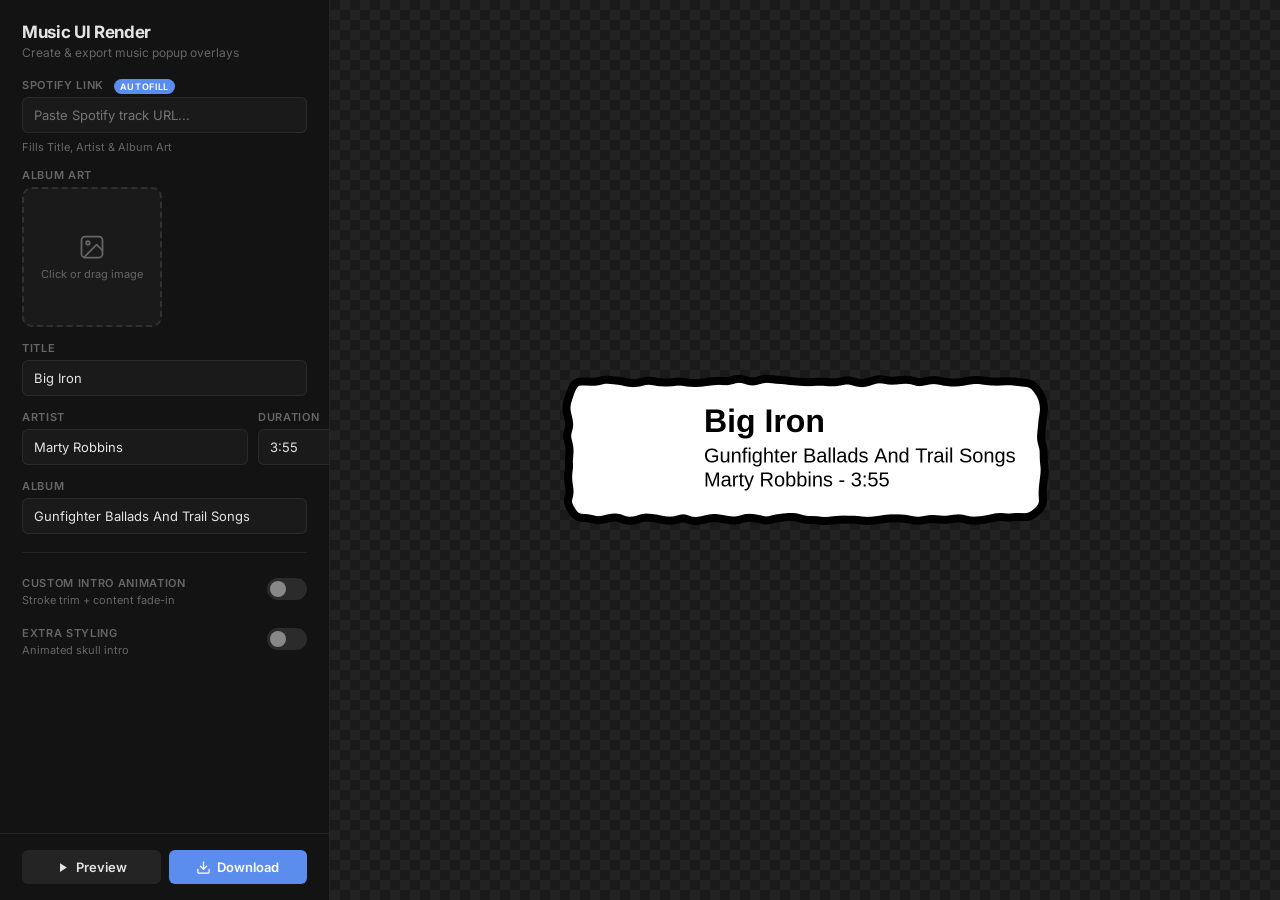
==== index.html @ d1c3d20e "fix: add cache buster to app.js to ensure clients get the latest export scaling update" ====
<!DOCTYPE html>
<html lang="en">

<head>
  <meta charset="UTF-8">
  <meta name="viewport" content="width=device-width, initial-scale=1.0">
  <title>Music UI Render</title>
  <link rel="preconnect" href="https://fonts.googleapis.com">
  <link rel="preconnect" href="https://fonts.gstatic.com" crossorigin>
  <link href="https://fonts.googleapis.com/css2?family=Inter:wght@400;500;600;700&display=swap" rel="stylesheet">
  <link rel="stylesheet" href="style.css">
</head>

<body>
  <div class="app">
    <!-- Sidebar Controls -->
    <aside class="sidebar">
      <div class="sidebar-header">
        <h1>Music UI Render</h1>
        <p class="subtitle">Create &amp; export music popup overlays</p>
      </div>

      <div class="controls">
        <!-- Spotify Link Autofill -->
        <div class="field">
          <label>Spotify Link <span class="badge">Autofill</span></label>
          <input type="text" id="spotifyInput" placeholder="Paste Spotify track URL...">
          <p class="hint">Fills Title, Artist & Album Art</p>
        </div>

        <!-- Album Art Upload -->
        <div class="field">
          <label>Album Art</label>
          <div class="upload-zone" id="uploadZone">
            <input type="file" id="artUpload" accept="image/*" hidden>
            <div class="upload-placeholder" id="uploadPlaceholder">
              <svg width="28" height="28" viewBox="0 0 24 24" fill="none" stroke="currentColor" stroke-width="1.5"
                stroke-linecap="round" stroke-linejoin="round">
                <rect x="3" y="3" width="18" height="18" rx="3" />
                <circle cx="8.5" cy="8.5" r="1.5" />
                <path d="M21 15l-5-5L5 21" />
              </svg>
              <span>Click or drag image</span>
            </div>
            <img id="uploadPreview" class="upload-preview" hidden>
          </div>
        </div>

        <!-- Title -->
        <div class="field">
          <label>Title</label>
          <input type="text" id="titleInput" value="Big Iron" placeholder="Song title">
        </div>

        <!-- Artist + Duration Row -->
        <div class="field-row">
          <div class="field" style="flex:1">
            <label>Artist</label>
            <input type="text" id="artistInput" value="Marty Robbins" placeholder="Artist name">
          </div>
          <div class="field" style="width:80px">
            <label>Duration</label>
            <input type="text" id="durationInput" value="3:55" placeholder="0:00">
          </div>
        </div>

        <!-- Album -->
        <div class="field">
          <label>Album</label>
          <input type="text" id="albumInput" value="Gunfighter Ballads And Trail Songs" placeholder="Album name">
        </div>

        <hr class="divider">

        <!-- Custom Intro Animation Toggle -->
        <div class="toggle-field">
          <div>
            <label>Custom Intro Animation</label>
            <p class="hint">Stroke trim + content fade-in</p>
          </div>
          <label class="toggle">
            <input type="checkbox" id="animToggle">
            <span class="toggle-track"></span>
          </label>
        </div>

        <!-- Extra Styling Toggle -->
        <div class="toggle-field">
          <div>
            <label>Extra Styling</label>
            <p class="hint">Animated skull intro</p>
          </div>
          <label class="toggle">
            <input type="checkbox" id="extraToggle">
            <span class="toggle-track"></span>
          </label>
        </div>
      </div>

      <!-- Action Buttons -->
      <div class="actions">
        <button id="previewBtn" class="btn btn-secondary">
          <svg width="15" height="15" viewBox="0 0 24 24" fill="currentColor">
            <path d="M8 5v14l11-7z" />
          </svg>
          Preview
        </button>
        <button id="downloadBtn" class="btn btn-primary">
          <svg width="15" height="15" viewBox="0 0 24 24" fill="none" stroke="currentColor" stroke-width="2"
            stroke-linecap="round" stroke-linejoin="round">
            <path d="M21 15v4a2 2 0 01-2 2H5a2 2 0 01-2-2v-4" />
            <polyline points="7 10 12 15 17 10" />
            <line x1="12" y1="15" x2="12" y2="3" />
          </svg>
          Download
        </button>
      </div>
    </aside>

    <!-- Preview Area -->
    <main class="preview-area">
      <canvas id="renderCanvas" width="522" height="178"></canvas>
    </main>
  </div>

  <script src="app.js?v=2"></script>
</body>

</html>
---- style.css ----
*,
*::before,
*::after {
  box-sizing: border-box;
  margin: 0;
  padding: 0;
}

:root {
  --bg: #0a0a0a;
  --surface: #131313;
  --surface-2: #1a1a1a;
  --border: rgba(255, 255, 255, 0.07);
  --border-hover: rgba(255, 255, 255, 0.14);
  --text: #e4e4e4;
  --text-muted: #666;
  --accent: #5b8def;
  --accent-hover: #4a7de0;
  --radius: 10px;
  --radius-sm: 6px;
}

.badge {
  font-size: 9px;
  padding: 2px 6px;
  background: var(--accent);
  color: white;
  border-radius: 12px;
  margin-left: 6px;
  vertical-align: middle;
}

body {
  font-family: 'Inter', -apple-system, system-ui, sans-serif;
  background: var(--bg);
  color: var(--text);
  height: 100vh;
  overflow: hidden;
}

/* ── Layout ── */
.app {
  display: flex;
  height: 100vh;
}

.sidebar {
  width: 330px;
  min-width: 330px;
  background: var(--surface);
  border-right: 1px solid var(--border);
  display: flex;
  flex-direction: column;
}

.sidebar-header {
  padding: 22px 22px 0;
}

.sidebar-header h1 {
  font-size: 17px;
  font-weight: 700;
  letter-spacing: -0.02em;
}

.subtitle {
  font-size: 12px;
  color: var(--text-muted);
  margin-top: 3px;
}

.controls {
  padding: 18px 22px;
  flex: 1;
  display: flex;
  flex-direction: column;
  gap: 14px;
  overflow-y: auto;
}

/* ── Fields ── */
.field {
  display: flex;
  flex-direction: column;
  gap: 5px;
}

.field label,
.toggle-field label {
  font-size: 11px;
  font-weight: 600;
  text-transform: uppercase;
  letter-spacing: 0.06em;
  color: var(--text-muted);
}

.field input[type="text"] {
  background: var(--surface-2);
  border: 1px solid var(--border);
  border-radius: var(--radius-sm);
  padding: 9px 11px;
  font-size: 13px;
  color: var(--text);
  font-family: inherit;
  transition: border-color 0.2s;
}

.field input[type="text"]:focus {
  outline: none;
  border-color: var(--accent);
}

.field-row {
  display: flex;
  gap: 10px;
}

/* ── Upload Zone ── */
.upload-zone {
  width: 100%;
  aspect-ratio: 1;
  max-width: 140px;
  background: var(--surface-2);
  border: 2px dashed rgba(255, 255, 255, 0.1);
  border-radius: var(--radius);
  cursor: pointer;
  display: flex;
  align-items: center;
  justify-content: center;
  overflow: hidden;
  transition: border-color 0.2s, background 0.2s;
  position: relative;
}

.upload-zone:hover,
.upload-zone.drag-over {
  border-color: var(--accent);
  background: rgba(91, 141, 239, 0.05);
}

.upload-placeholder {
  display: flex;
  flex-direction: column;
  align-items: center;
  gap: 6px;
  color: var(--text-muted);
}

.upload-placeholder span {
  font-size: 11px;
}

.upload-preview {
  width: 100%;
  height: 100%;
  object-fit: cover;
  border-radius: 8px;
}

/* ── Divider ── */
.divider {
  border: none;
  border-top: 1px solid var(--border);
  margin: 4px 0;
}

/* ── Toggle ── */
.toggle-field {
  display: flex;
  align-items: center;
  justify-content: space-between;
  gap: 12px;
}

.toggle-field.disabled {
  opacity: 0.4;
  pointer-events: none;
}

.hint {
  font-size: 11px;
  color: var(--text-muted);
  font-weight: 400;
  margin-top: 2px;
  text-transform: none;
  letter-spacing: 0;
}

.toggle {
  position: relative;
  display: inline-block;
  width: 40px;
  height: 22px;
  flex-shrink: 0;
}

.toggle input {
  opacity: 0;
  width: 0;
  height: 0;
}

.toggle-track {
  position: absolute;
  inset: 0;
  background: rgba(255, 255, 255, 0.1);
  border-radius: 11px;
  cursor: pointer;
  transition: background 0.25s;
}

.toggle-track::after {
  content: '';
  position: absolute;
  width: 16px;
  height: 16px;
  left: 3px;
  top: 3px;
  background: #888;
  border-radius: 50%;
  transition: transform 0.25s, background 0.25s;
}

.toggle input:checked+.toggle-track {
  background: var(--accent);
}

.toggle input:checked+.toggle-track::after {
  transform: translateX(18px);
  background: #fff;
}

/* ── Buttons ── */
.actions {
  padding: 16px 22px;
  border-top: 1px solid var(--border);
  display: flex;
  gap: 8px;
}

.btn {
  display: inline-flex;
  align-items: center;
  justify-content: center;
  gap: 6px;
  padding: 9px 16px;
  border: none;
  border-radius: var(--radius-sm);
  font-size: 13px;
  font-weight: 600;
  font-family: inherit;
  cursor: pointer;
  transition: background 0.2s, transform 0.1s;
}

.btn:active {
  transform: scale(0.97);
}

.btn-primary {
  flex: 1;
  background: var(--accent);
  color: #fff;
}

.btn-primary:hover {
  background: var(--accent-hover);
}

.btn-secondary {
  flex: 1;
  background: rgba(255, 255, 255, 0.07);
  color: var(--text);
}

.btn-secondary:hover {
  background: rgba(255, 255, 255, 0.12);
}

.btn-ghost {
  background: transparent;
  color: var(--text-muted);
  padding: 6px 10px;
  font-size: 12px;
}

.btn-ghost:hover {
  color: var(--text);
  background: rgba(255, 255, 255, 0.05);
}

/* ── Preview Area ── */
.preview-area {
  flex: 1;
  display: flex;
  flex-direction: column;
  align-items: center;
  justify-content: center;
  gap: 16px;
  /* Checkerboard transparency pattern */
  background-color: #1a1a1a;
  background-image:
    linear-gradient(45deg, #222 25%, transparent 25%),
    linear-gradient(-45deg, #222 25%, transparent 25%),
    linear-gradient(45deg, transparent 75%, #222 75%),
    linear-gradient(-45deg, transparent 75%, #222 75%);
  background-size: 20px 20px;
  background-position: 0 0, 0 10px, 10px -10px, -10px 0px;
}



#renderCanvas {
  display: block;
  border-radius: var(--radius);
}

.preview-controls {
  display: flex;
  gap: 8px;
}

/* ── Status overlay ── */
.status-overlay {
  position: fixed;
  inset: 0;
  background: rgba(0, 0, 0, 0.7);
  display: flex;
  align-items: center;
  justify-content: center;
  z-index: 100;
  backdrop-filter: blur(4px);
}

.status-box {
  background: var(--surface);
  border: 1px solid var(--border);
  border-radius: var(--radius);
  padding: 28px 36px;
  text-align: center;
}

.status-box p {
  font-size: 14px;
  margin-top: 8px;
}

.spinner {
  width: 28px;
  height: 28px;
  border: 3px solid rgba(255, 255, 255, 0.1);
  border-top-color: var(--accent);
  border-radius: 50%;
  animation: spin 0.7s linear infinite;
  margin: 0 auto;
}

@keyframes spin {
  to {
    transform: rotate(360deg);
  }
}
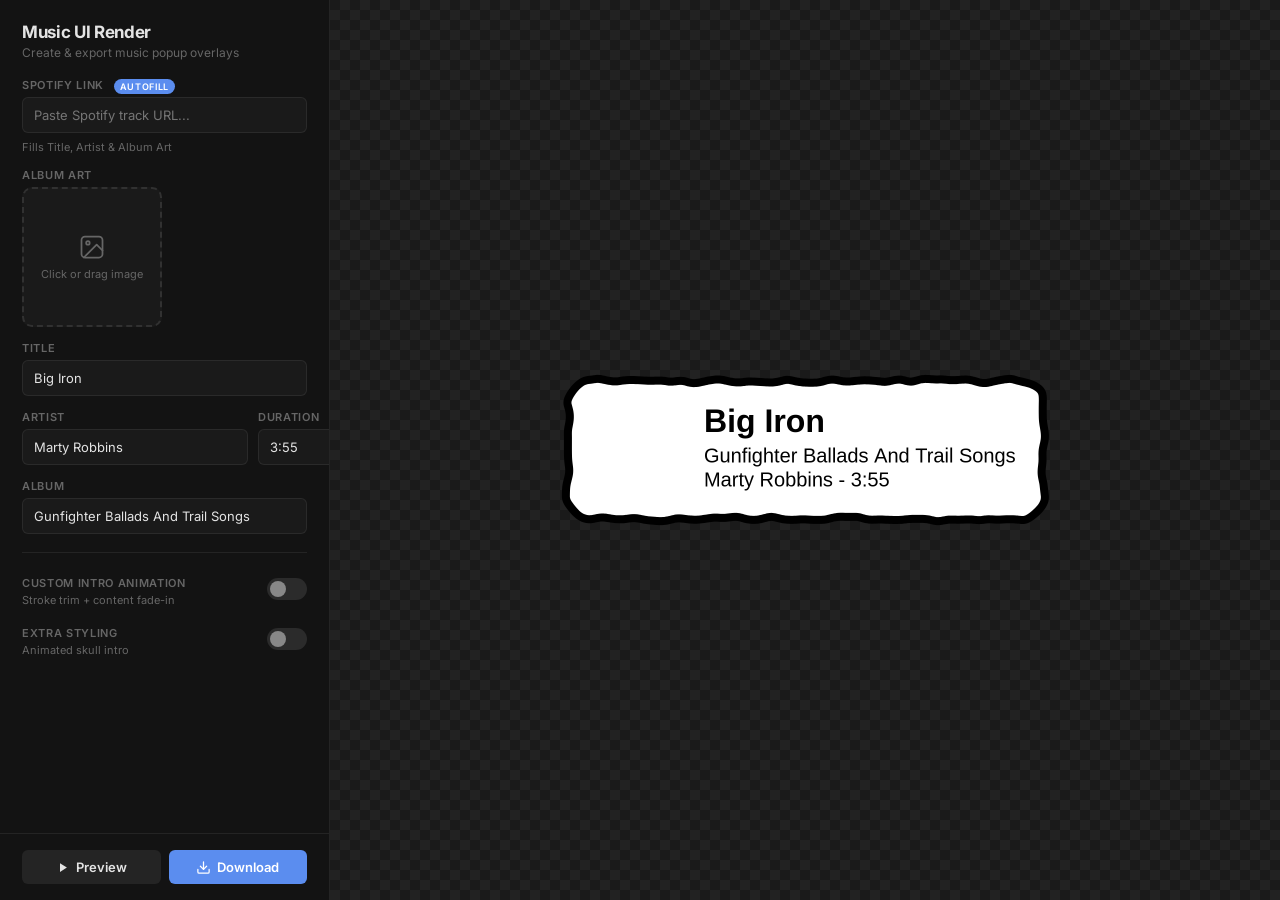
==== commit 4c92a0b0: "perf: reintroduce frame streaming with v3 cache buster" ====
--- a/index.html
+++ b/index.html
@@ -123,7 +123,7 @@
     </main>
   </div>
 
-  <script src="app.js?v=2"></script>
+  <script src="app.js?v=3"></script>
 </body>
 
 </html>
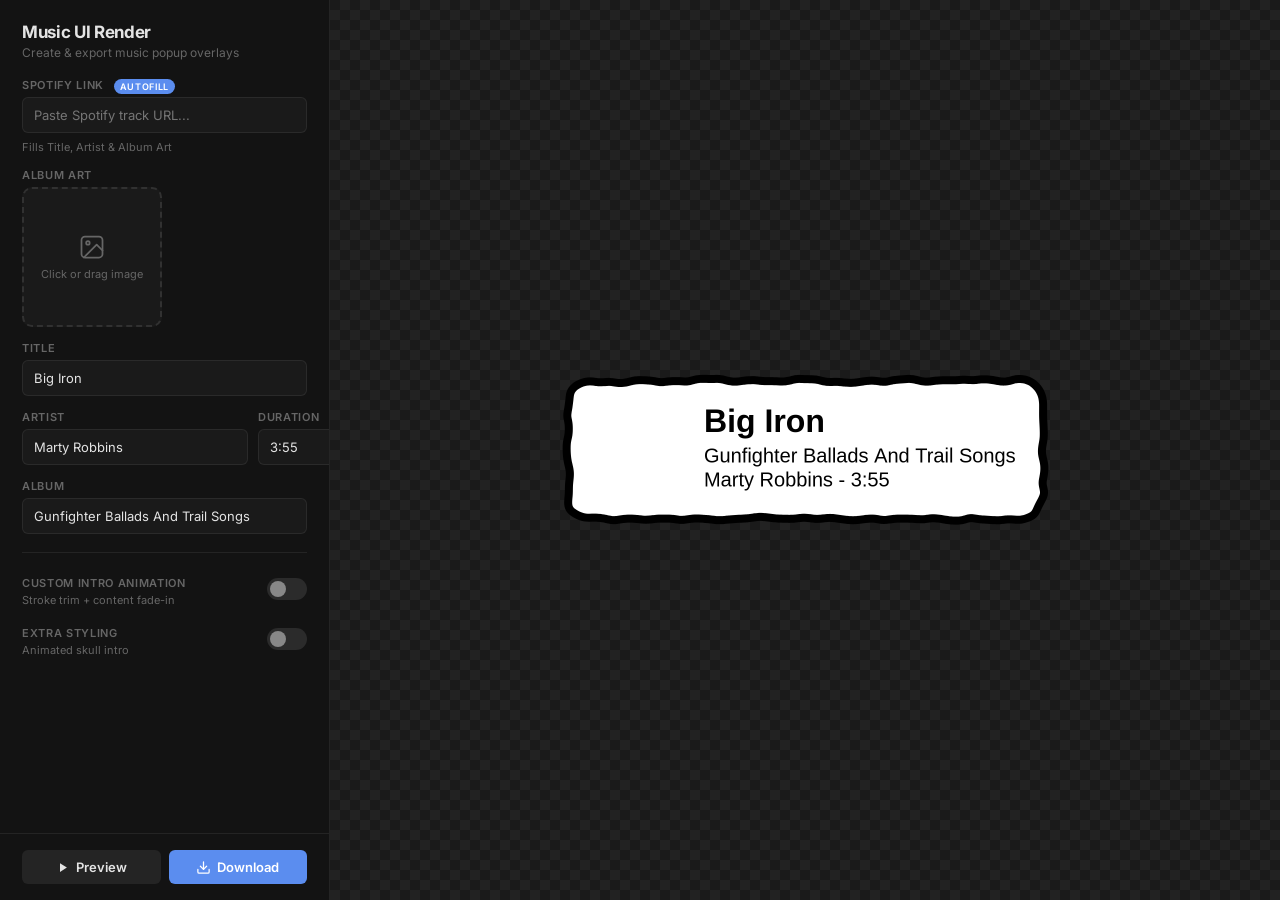
==== commit 5d05f1f9: "Revert "perf: reintroduce frame streaming with v3 cache buster" This reverts commit 4c92a0b0ba3b046c" ====
--- a/index.html
+++ b/index.html
@@ -123,7 +123,7 @@
     </main>
   </div>
 
-  <script src="app.js?v=3"></script>
+  <script src="app.js?v=2"></script>
 </body>
 
 </html>
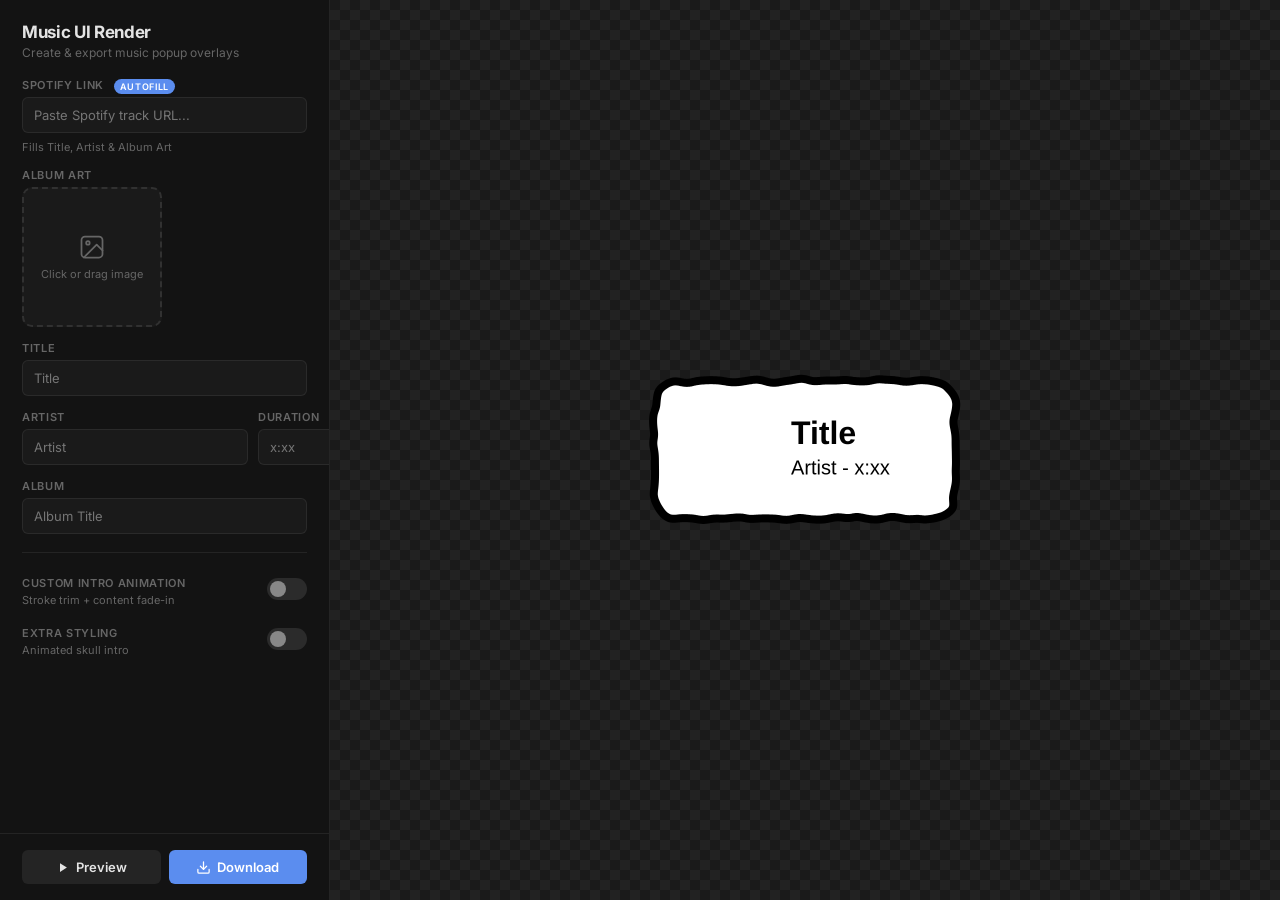
==== commit 26c993bf: "Optimize render speed with WebP and batching, increase duration to 8s, and fix UI input placeholders" ====
--- a/index.html
+++ b/index.html
@@ -49,25 +49,25 @@
         <!-- Title -->
         <div class="field">
           <label>Title</label>
-          <input type="text" id="titleInput" value="Big Iron" placeholder="Song title">
+          <input type="text" id="titleInput" placeholder="Title">
         </div>
 
         <!-- Artist + Duration Row -->
         <div class="field-row">
           <div class="field" style="flex:1">
             <label>Artist</label>
-            <input type="text" id="artistInput" value="Marty Robbins" placeholder="Artist name">
+            <input type="text" id="artistInput" placeholder="Artist">
           </div>
           <div class="field" style="width:80px">
             <label>Duration</label>
-            <input type="text" id="durationInput" value="3:55" placeholder="0:00">
+            <input type="text" id="durationInput" placeholder="x:xx">
           </div>
         </div>
 
         <!-- Album -->
         <div class="field">
           <label>Album</label>
-          <input type="text" id="albumInput" value="Gunfighter Ballads And Trail Songs" placeholder="Album name">
+          <input type="text" id="albumInput" placeholder="Album Title">
         </div>
 
         <hr class="divider">
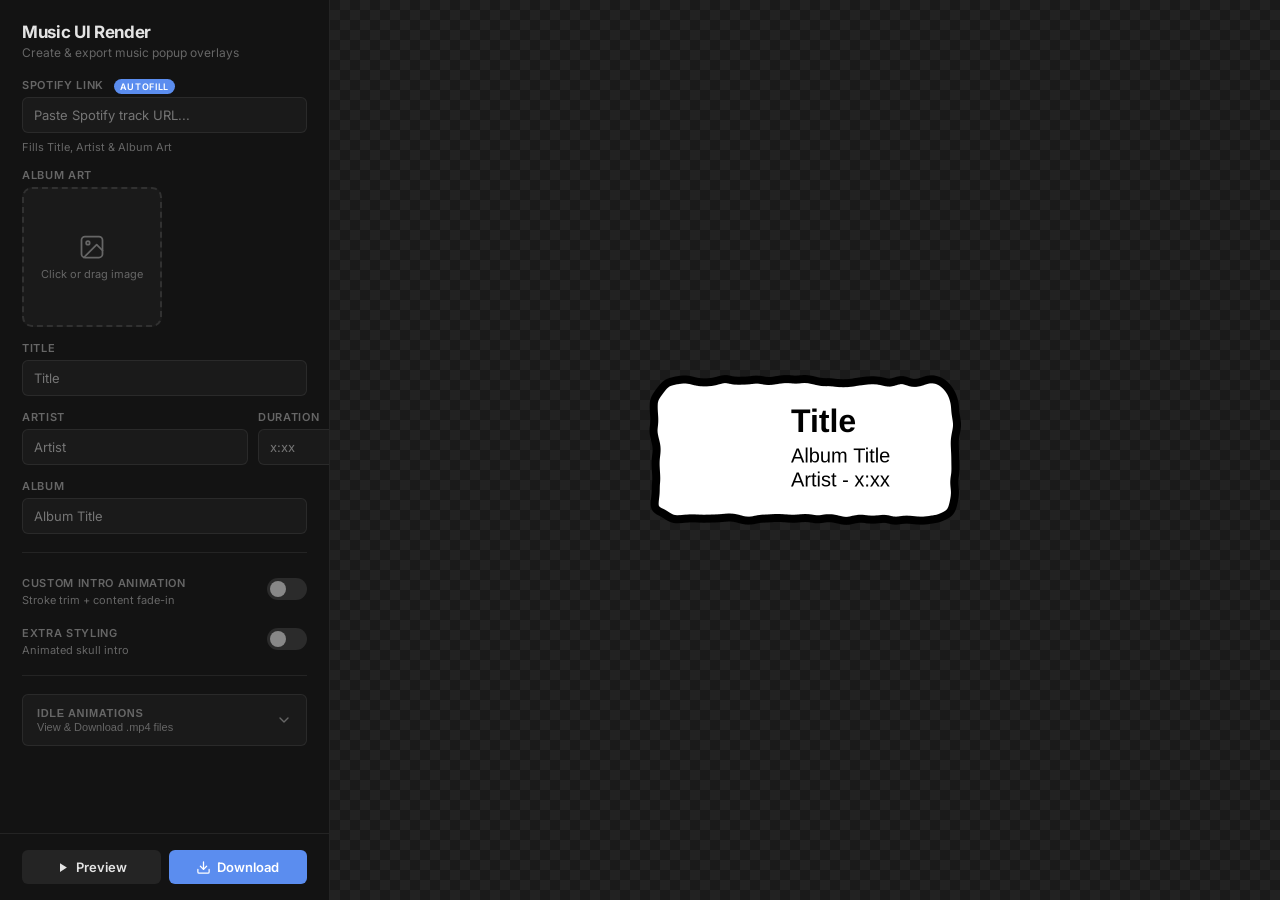
==== commit 600145c9: "Add idle animations tab" ====
--- a/index.html
+++ b/index.html
@@ -95,6 +95,24 @@
             <span class="toggle-track"></span>
           </label>
         </div>
+
+        <hr class="divider">
+
+        <!-- Idle Animations Accordion -->
+        <div class="accordion">
+          <button class="accordion-header" id="idleAnimToggle">
+            <div style="display: flex; flex-direction: column; align-items: flex-start;">
+              <label style="cursor: pointer; font-size: 11px; font-weight: 600; text-transform: uppercase; letter-spacing: 0.06em; color: var(--text-muted);">Idle Animations</label>
+              <p class="hint" style="margin-top: 2px;">View & Download .mp4 files</p>
+            </div>
+            <svg class="chevron" width="16" height="16" viewBox="0 0 24 24" fill="none" stroke="currentColor" stroke-width="2" stroke-linecap="round" stroke-linejoin="round">
+              <polyline points="6 9 12 15 18 9"></polyline>
+            </svg>
+          </button>
+          <div class="accordion-content" id="idleAnimationsContainer">
+            <!-- Dynamically populated rows go here -->
+          </div>
+        </div>
       </div>
 
       <!-- Action Buttons -->
--- a/style.css
+++ b/style.css
@@ -359,4 +359,89 @@
   to {
     transform: rotate(360deg);
   }
+}
+
+/* ── Accordion ── */
+.accordion {
+  border: 1px solid var(--border);
+  border-radius: var(--radius-sm);
+  background: var(--surface-2);
+  overflow: hidden;
+}
+
+.accordion-header {
+  width: 100%;
+  display: flex;
+  justify-content: space-between;
+  align-items: center;
+  padding: 12px 14px;
+  background: transparent;
+  border: none;
+  color: var(--text);
+  cursor: pointer;
+  transition: background 0.2s;
+}
+
+.accordion-header:hover {
+  background: rgba(255, 255, 255, 0.05);
+}
+
+.accordion-header .chevron {
+  transition: transform 0.3s ease;
+  color: var(--text-muted);
+}
+
+.accordion.open .accordion-header .chevron {
+  transform: rotate(180deg);
+}
+
+.accordion-content {
+  max-height: 0;
+  overflow: hidden;
+  transition: max-height 0.3s ease, padding 0.3s ease;
+  background: rgba(0, 0, 0, 0.2);
+}
+
+.accordion.open .accordion-content {
+  max-height: 500px;
+  padding: 12px 14px;
+  border-top: 1px solid var(--border);
+  overflow-y: auto;
+}
+
+/* ── Idle Animation Items ── */
+.idle-anim-item {
+  display: flex;
+  align-items: center;
+  justify-content: space-between;
+  padding: 10px 0;
+  border-bottom: 1px solid rgba(255, 255, 255, 0.05);
+}
+
+.idle-anim-item:last-child {
+  border-bottom: none;
+  padding-bottom: 0;
+}
+
+.idle-anim-item:first-child {
+  padding-top: 0;
+}
+
+.idle-anim-name {
+  font-size: 12px;
+  color: var(--text);
+  white-space: nowrap;
+  overflow: hidden;
+  text-overflow: ellipsis;
+  max-width: 140px;
+}
+
+.idle-anim-actions {
+  display: flex;
+  gap: 6px;
+}
+
+.idle-anim-actions .btn {
+  padding: 6px 10px;
+  font-size: 11px;
 }
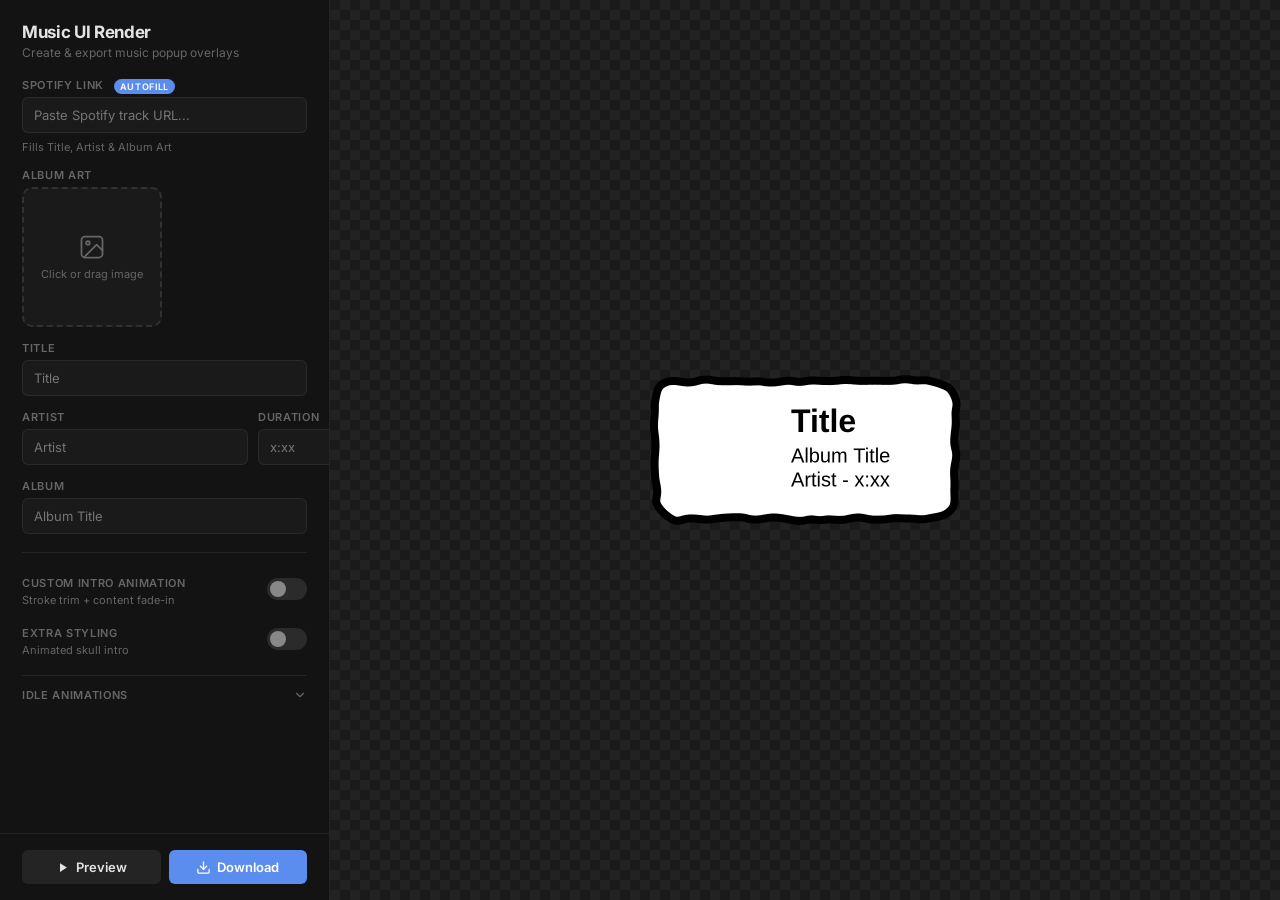
==== commit 365c56df: "Add Idle Animations collapsible sidebar section with play/download support" ====
--- a/index.html
+++ b/index.html
@@ -96,23 +96,22 @@
           </label>
         </div>
 
-        <hr class="divider">
-
-        <!-- Idle Animations Accordion -->
-        <div class="accordion">
-          <button class="accordion-header" id="idleAnimToggle">
-            <div style="display: flex; flex-direction: column; align-items: flex-start;">
-              <label style="cursor: pointer; font-size: 11px; font-weight: 600; text-transform: uppercase; letter-spacing: 0.06em; color: var(--text-muted);">Idle Animations</label>
-              <p class="hint" style="margin-top: 2px;">View & Download .mp4 files</p>
-            </div>
-            <svg class="chevron" width="16" height="16" viewBox="0 0 24 24" fill="none" stroke="currentColor" stroke-width="2" stroke-linecap="round" stroke-linejoin="round">
-              <polyline points="6 9 12 15 18 9"></polyline>
+        <!-- Idle Animations Collapsible -->
+        <div class="collapsible-section" id="idleAnimSection">
+          <button class="collapsible-header" id="idleAnimToggle">
+            <span class="collapsible-label">Idle Animations</span>
+            <svg class="collapsible-chevron" width="14" height="14" viewBox="0 0 24 24" fill="none" stroke="currentColor"
+              stroke-width="2" stroke-linecap="round" stroke-linejoin="round">
+              <polyline points="6 9 12 15 18 9" />
             </svg>
           </button>
-          <div class="accordion-content" id="idleAnimationsContainer">
-            <!-- Dynamically populated rows go here -->
+          <div class="collapsible-body" id="idleAnimBody">
+            <div class="idle-anim-list" id="idleAnimList">
+              <p class="hint" style="padding:8px 0">Loading…</p>
+            </div>
           </div>
         </div>
+
       </div>
 
       <!-- Action Buttons -->
--- a/style.css
+++ b/style.css
@@ -361,87 +361,114 @@
   }
 }
 
-/* ── Accordion ── */
-.accordion {
+/* ── Collapsible Section ── */
+.collapsible-section {
+  border-top: 1px solid var(--border);
+  margin-top: 4px;
+  padding-top: 4px;
+}
+
+.collapsible-header {
+  display: flex;
+  align-items: center;
+  justify-content: space-between;
+  width: 100%;
+  background: none;
+  border: none;
+  color: var(--text-muted);
+  font-family: inherit;
+  font-size: 11px;
+  font-weight: 600;
+  text-transform: uppercase;
+  letter-spacing: 0.06em;
+  padding: 8px 0;
+  cursor: pointer;
+  transition: color 0.2s;
+}
+
+.collapsible-header:hover {
+  color: var(--text);
+}
+
+.collapsible-chevron {
+  transition: transform 0.25s ease;
+}
+
+.collapsible-section.open .collapsible-chevron {
+  transform: rotate(180deg);
+}
+
+.collapsible-body {
+  max-height: 0;
+  overflow: hidden;
+  transition: max-height 0.3s ease;
+}
+
+.collapsible-section.open .collapsible-body {
+  max-height: 600px;
+}
+
+/* ── Idle Animation Items ── */
+.idle-anim-list {
+  display: flex;
+  flex-direction: column;
+  gap: 8px;
+  padding-bottom: 6px;
+}
+
+.idle-anim-item {
+  background: var(--surface-2);
   border: 1px solid var(--border);
   border-radius: var(--radius-sm);
-  background: var(--surface-2);
   overflow: hidden;
 }
 
-.accordion-header {
+.idle-anim-item video {
   width: 100%;
-  display: flex;
+  display: block;
+  border-radius: var(--radius-sm) var(--radius-sm) 0 0;
+  background: #000;
+}
+
+.idle-anim-meta {
+  display: flex;
+  align-items: center;
   justify-content: space-between;
-  align-items: center;
-  padding: 12px 14px;
-  background: transparent;
-  border: none;
-  color: var(--text);
-  cursor: pointer;
-  transition: background 0.2s;
-}
-
-.accordion-header:hover {
-  background: rgba(255, 255, 255, 0.05);
-}
-
-.accordion-header .chevron {
-  transition: transform 0.3s ease;
-  color: var(--text-muted);
-}
-
-.accordion.open .accordion-header .chevron {
-  transform: rotate(180deg);
-}
-
-.accordion-content {
-  max-height: 0;
-  overflow: hidden;
-  transition: max-height 0.3s ease, padding 0.3s ease;
-  background: rgba(0, 0, 0, 0.2);
-}
-
-.accordion.open .accordion-content {
-  max-height: 500px;
-  padding: 12px 14px;
-  border-top: 1px solid var(--border);
-  overflow-y: auto;
-}
-
-/* ── Idle Animation Items ── */
-.idle-anim-item {
-  display: flex;
-  align-items: center;
-  justify-content: space-between;
-  padding: 10px 0;
-  border-bottom: 1px solid rgba(255, 255, 255, 0.05);
-}
-
-.idle-anim-item:last-child {
-  border-bottom: none;
-  padding-bottom: 0;
-}
-
-.idle-anim-item:first-child {
-  padding-top: 0;
+  padding: 6px 10px;
+  gap: 6px;
 }
 
 .idle-anim-name {
-  font-size: 12px;
+  font-size: 11px;
   color: var(--text);
   white-space: nowrap;
   overflow: hidden;
   text-overflow: ellipsis;
-  max-width: 140px;
+  flex: 1;
+  min-width: 0;
 }
 
 .idle-anim-actions {
   display: flex;
-  gap: 6px;
-}
-
-.idle-anim-actions .btn {
-  padding: 6px 10px;
-  font-size: 11px;
+  gap: 4px;
+  flex-shrink: 0;
+}
+
+.idle-anim-actions button {
+  background: rgba(255, 255, 255, 0.07);
+  border: none;
+  color: var(--text-muted);
+  border-radius: 4px;
+  width: 26px;
+  height: 26px;
+  display: flex;
+  align-items: center;
+  justify-content: center;
+  cursor: pointer;
+  transition: background 0.2s, color 0.2s;
+}
+
+.idle-anim-actions button:hover {
+  background: rgba(255, 255, 255, 0.14);
+  color: var(--text);
 }
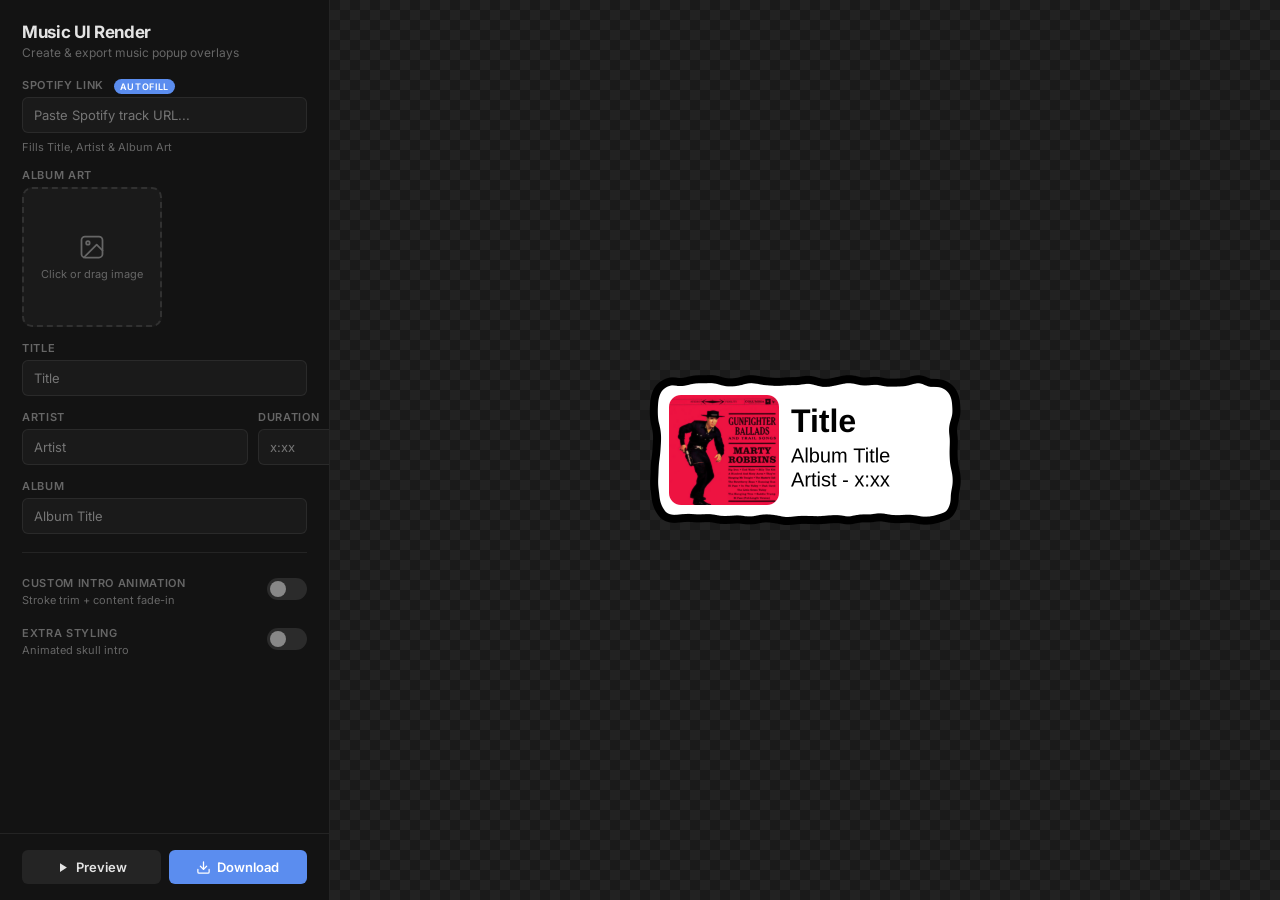
==== commit ff73b199: "Set default album art image on startup" ====
--- a/index.html
+++ b/index.html
@@ -95,23 +95,6 @@
             <span class="toggle-track"></span>
           </label>
         </div>
-
-        <!-- Idle Animations Collapsible -->
-        <div class="collapsible-section" id="idleAnimSection">
-          <button class="collapsible-header" id="idleAnimToggle">
-            <span class="collapsible-label">Idle Animations</span>
-            <svg class="collapsible-chevron" width="14" height="14" viewBox="0 0 24 24" fill="none" stroke="currentColor"
-              stroke-width="2" stroke-linecap="round" stroke-linejoin="round">
-              <polyline points="6 9 12 15 18 9" />
-            </svg>
-          </button>
-          <div class="collapsible-body" id="idleAnimBody">
-            <div class="idle-anim-list" id="idleAnimList">
-              <p class="hint" style="padding:8px 0">Loading…</p>
-            </div>
-          </div>
-        </div>
-
       </div>
 
       <!-- Action Buttons -->
--- a/style.css
+++ b/style.css
@@ -359,116 +359,4 @@
   to {
     transform: rotate(360deg);
   }
-}
-
-/* ── Collapsible Section ── */
-.collapsible-section {
-  border-top: 1px solid var(--border);
-  margin-top: 4px;
-  padding-top: 4px;
-}
-
-.collapsible-header {
-  display: flex;
-  align-items: center;
-  justify-content: space-between;
-  width: 100%;
-  background: none;
-  border: none;
-  color: var(--text-muted);
-  font-family: inherit;
-  font-size: 11px;
-  font-weight: 600;
-  text-transform: uppercase;
-  letter-spacing: 0.06em;
-  padding: 8px 0;
-  cursor: pointer;
-  transition: color 0.2s;
-}
-
-.collapsible-header:hover {
-  color: var(--text);
-}
-
-.collapsible-chevron {
-  transition: transform 0.25s ease;
-}
-
-.collapsible-section.open .collapsible-chevron {
-  transform: rotate(180deg);
-}
-
-.collapsible-body {
-  max-height: 0;
-  overflow: hidden;
-  transition: max-height 0.3s ease;
-}
-
-.collapsible-section.open .collapsible-body {
-  max-height: 600px;
-}
-
-/* ── Idle Animation Items ── */
-.idle-anim-list {
-  display: flex;
-  flex-direction: column;
-  gap: 8px;
-  padding-bottom: 6px;
-}
-
-.idle-anim-item {
-  background: var(--surface-2);
-  border: 1px solid var(--border);
-  border-radius: var(--radius-sm);
-  overflow: hidden;
-}
-
-.idle-anim-item video {
-  width: 100%;
-  display: block;
-  border-radius: var(--radius-sm) var(--radius-sm) 0 0;
-  background: #000;
-}
-
-.idle-anim-meta {
-  display: flex;
-  align-items: center;
-  justify-content: space-between;
-  padding: 6px 10px;
-  gap: 6px;
-}
-
-.idle-anim-name {
-  font-size: 11px;
-  color: var(--text);
-  white-space: nowrap;
-  overflow: hidden;
-  text-overflow: ellipsis;
-  flex: 1;
-  min-width: 0;
-}
-
-.idle-anim-actions {
-  display: flex;
-  gap: 4px;
-  flex-shrink: 0;
-}
-
-.idle-anim-actions button {
-  background: rgba(255, 255, 255, 0.07);
-  border: none;
-  color: var(--text-muted);
-  border-radius: 4px;
-  width: 26px;
-  height: 26px;
-  display: flex;
-  align-items: center;
-  justify-content: center;
-  cursor: pointer;
-  transition: background 0.2s, color 0.2s;
-}
-
-.idle-anim-actions button:hover {
-  background: rgba(255, 255, 255, 0.14);
-  color: var(--text);
 }
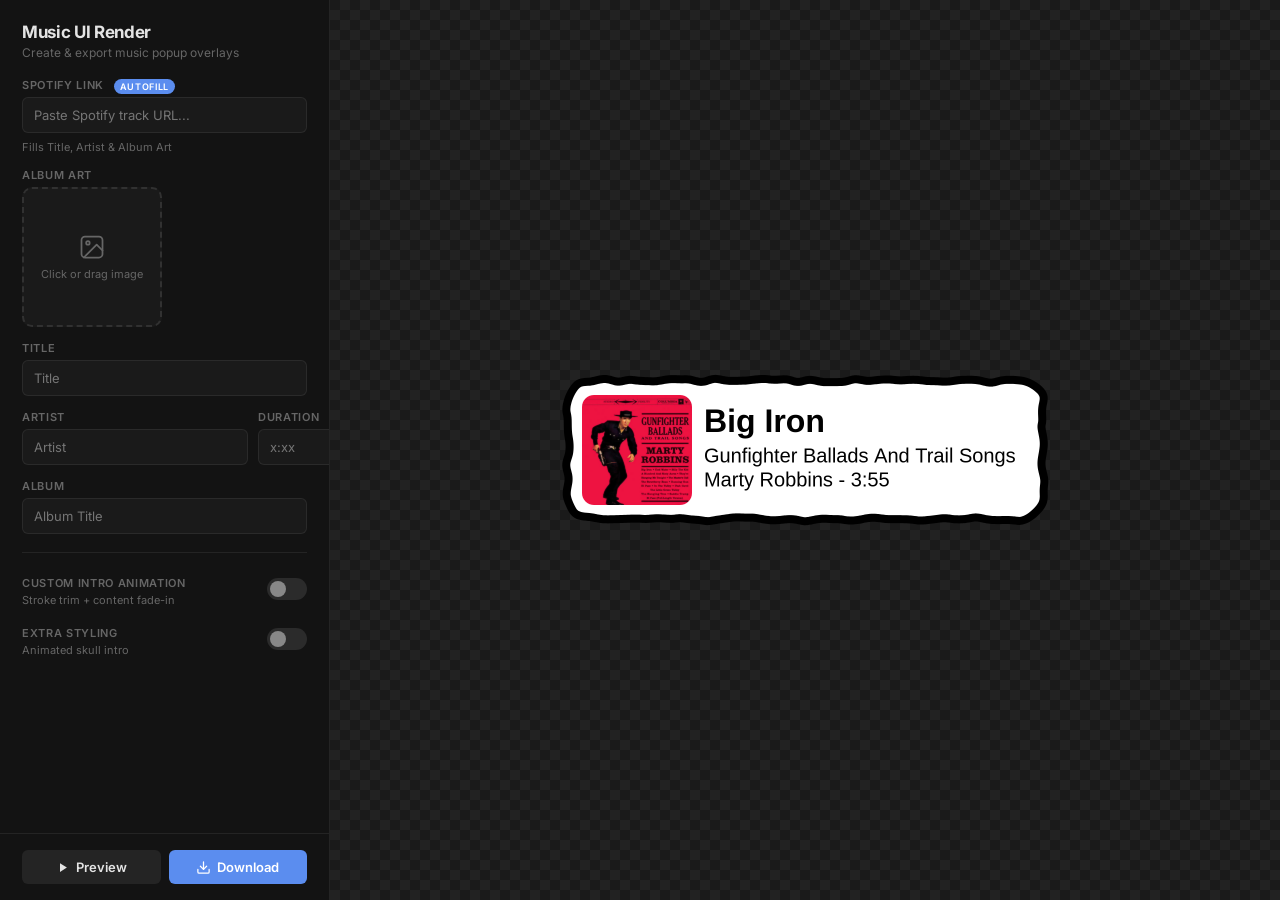
==== commit 424712cf: "Set Big Iron as default canvas preview text" ====
--- a/index.html
+++ b/index.html
@@ -123,7 +123,7 @@
     </main>
   </div>
 
-  <script src="app.js?v=2"></script>
+  <script src="app.js?v=3"></script>
 </body>
 
 </html>
